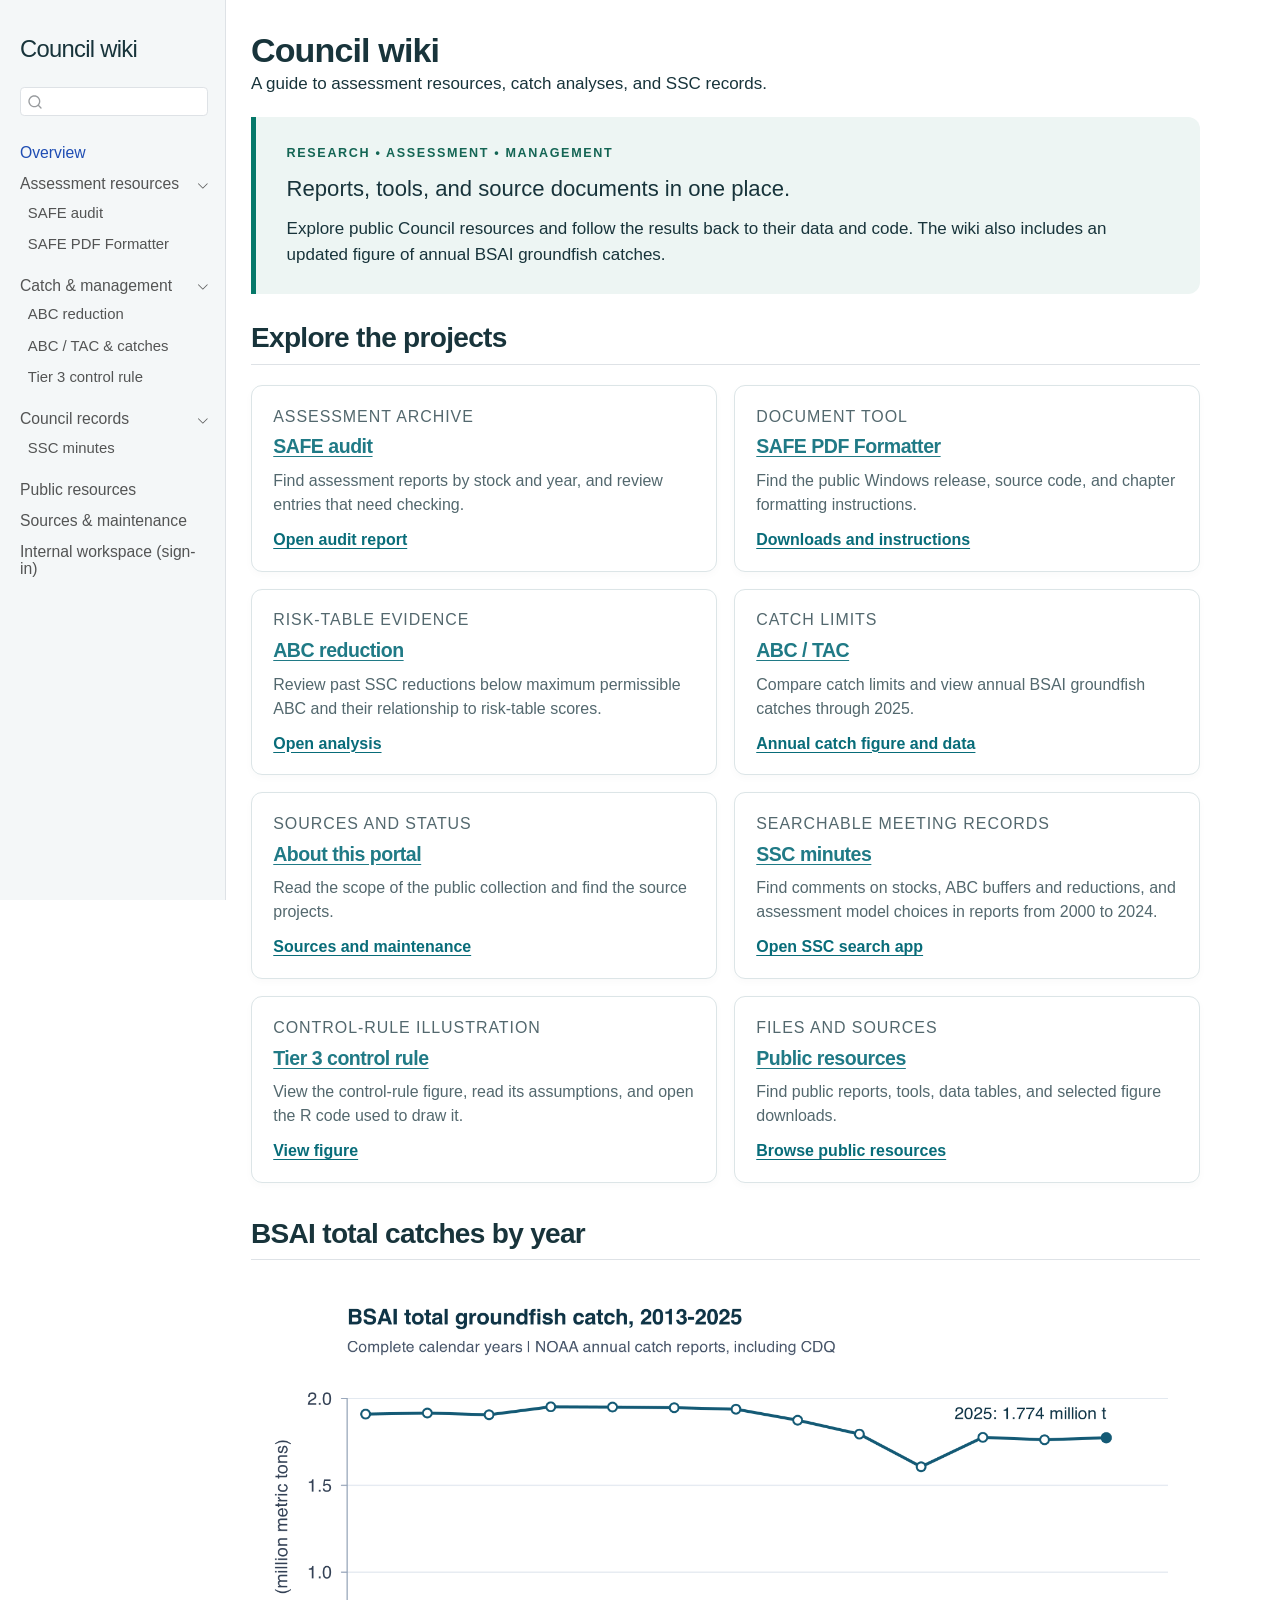
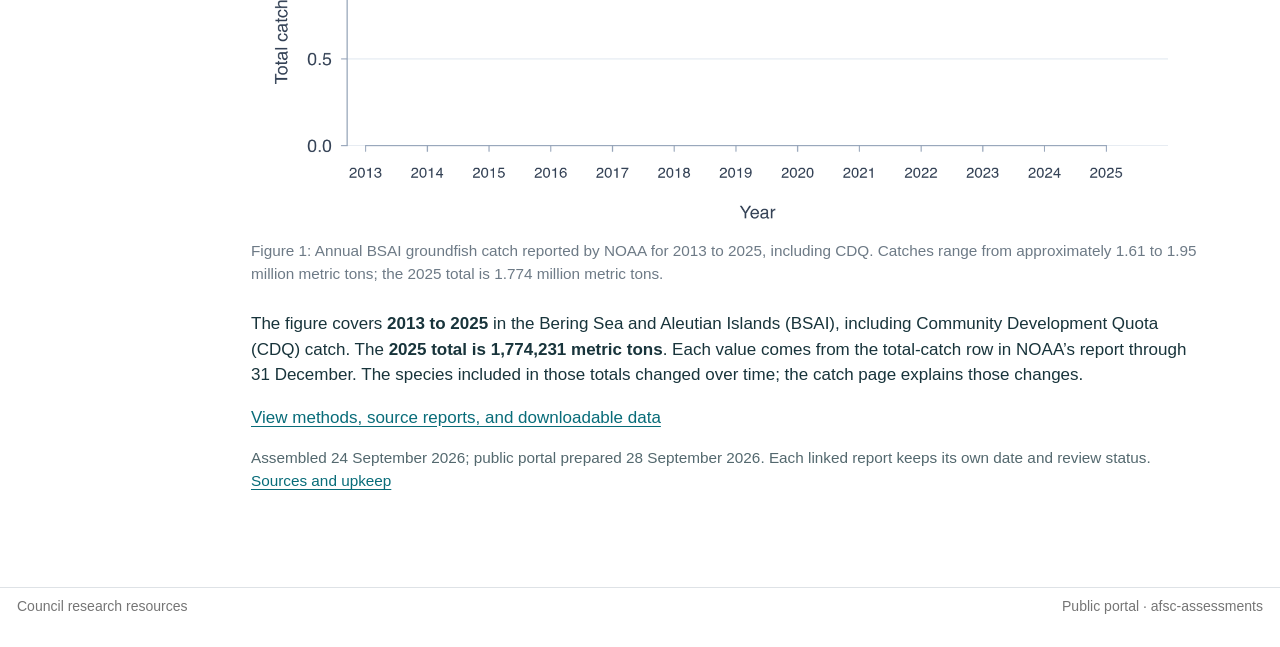
==== index.html @ b07ddc7f "Publish selected public Council wiki" ====
<!DOCTYPE html>
<html xmlns="http://www.w3.org/1999/xhtml" lang="en" xml:lang="en"><head>

<meta charset="utf-8">
<meta name="generator" content="quarto-1.10.18">

<meta name="viewport" content="width=device-width, initial-scale=1.0, user-scalable=yes">

<meta name="description" content="A guide to assessment resources, catch analyses, and SSC records.">

<title>Council wiki</title>
<style>
/* Default styles provided by pandoc.
** See https://pandoc.org/MANUAL.html#variables-for-html for config info.
*/
span.smallcaps{font-variant: small-caps;}
div.columns{display: flex; gap: 1.5em;}
div.column{flex: auto;}
@media screen {
div.columns{gap: min(4vw, 1.5em);}
div.column{overflow-x: auto;}
}
div.hanging-indent{margin-left: 1.5em; text-indent: -1.5em;}
ul.task-list{list-style: none;}
ul.task-list li input[type="checkbox"] {
  width: 0.8em;
  margin: 0 0.8em 0.2em -1em; /* quarto-specific, see https://github.com/quarto-dev/quarto-cli/issues/4556 */ 
  vertical-align: middle;
}
</style>


<script src="site_libs/quarto-nav/quarto-nav.js"></script>
<script src="site_libs/quarto-nav/headroom.min.js"></script>
<script src="site_libs/clipboard/clipboard.min.js"></script>
<script src="site_libs/quarto-search/autocomplete.umd.js"></script>
<script src="site_libs/quarto-search/fuse.min.js"></script>
<script src="site_libs/quarto-search/quarto-search.js"></script>
<meta name="quarto:offset" content="./">
<script src="site_libs/quarto-html/quarto.js" type="module"></script>
<script src="site_libs/quarto-html/tabsets/tabsets.js" type="module"></script>
<script src="site_libs/quarto-html/popper.min.js"></script>
<script src="site_libs/quarto-html/tippy.umd.min.js"></script>
<script src="site_libs/quarto-html/anchor.min.js"></script>
<link href="site_libs/quarto-html/tippy.css" rel="stylesheet">
<link href="site_libs/quarto-html/quarto-syntax-highlighting-64a204ab8560d761af7679ceaba22944.css" rel="stylesheet" id="quarto-text-highlighting-styles">
<script src="site_libs/bootstrap/bootstrap.min.js"></script>
<link href="site_libs/bootstrap/bootstrap-icons.css" rel="stylesheet">
<link href="site_libs/bootstrap/bootstrap-a8c8cf24dfcc71358108d64de750156e.min.css" rel="stylesheet" append-hash="true" id="quarto-bootstrap" data-mode="light">
<script src="site_libs/quarto-contrib/glightbox/glightbox.min.js"></script>
<link href="site_libs/quarto-contrib/glightbox/glightbox.min.css" rel="stylesheet">
<link href="site_libs/quarto-contrib/glightbox/lightbox.css" rel="stylesheet">
<script id="quarto-search-options" type="application/json">{
  "location": "sidebar",
  "copy-button": false,
  "collapse-after": 3,
  "panel-placement": "start",
  "type": "textbox",
  "limit": 50,
  "keyboard-shortcut": [
    "f",
    "/",
    "s"
  ],
  "language": {
    "search-no-results-text": "No results",
    "search-matching-documents-text": "matching documents",
    "search-copy-link-title": "Copy link to search",
    "search-hide-matches-text": "Hide additional matches",
    "search-more-match-text": "more match in this document",
    "search-more-matches-text": "more matches in this document",
    "search-clear-button-title": "Clear",
    "search-text-placeholder": "",
    "search-detached-cancel-button-title": "Cancel",
    "search-submit-button-title": "Submit",
    "search-label": "Search"
  }
}</script>
<style>html{ scroll-behavior: smooth; }</style>


<link rel="stylesheet" href="styles.css">
</head>

<body class="nav-sidebar docked fullcontent quarto-light">

<div id="quarto-search-results"></div>
  <header id="quarto-header" class="headroom fixed-top">
  <nav class="quarto-secondary-nav">
    <div class="container-fluid d-flex">
      <button type="button" class="quarto-btn-toggle btn" data-bs-toggle="collapse" role="button" data-bs-target=".quarto-sidebar-collapse-item" aria-controls="quarto-sidebar" aria-expanded="false" aria-label="Toggle sidebar navigation" onclick="if (window.quartoToggleHeadroom) { window.quartoToggleHeadroom(); }">
        <i class="bi bi-layout-text-sidebar-reverse"></i>
      </button>
        <nav class="quarto-page-breadcrumbs" aria-label="breadcrumb"><ol class="breadcrumb"><li class="breadcrumb-item"><a href="./index.html">Overview</a></li></ol></nav>
        <a class="flex-grow-1" role="navigation" data-bs-toggle="collapse" data-bs-target=".quarto-sidebar-collapse-item" aria-controls="quarto-sidebar" aria-expanded="false" aria-label="Toggle sidebar navigation" onclick="if (window.quartoToggleHeadroom) { window.quartoToggleHeadroom(); }">      
        </a>
      <button type="button" class="btn quarto-search-button" aria-label="Search" onclick="window.quartoOpenSearch();">
        <i class="bi bi-search"></i>
      </button>
    </div>
  </nav>
</header>
<!-- content -->
<div id="quarto-content" class="quarto-container page-columns page-rows-contents page-layout-article">
<!-- sidebar -->
  <nav id="quarto-sidebar" class="sidebar collapse collapse-horizontal quarto-sidebar-collapse-item sidebar-navigation docked overflow-auto">
    <div class="pt-lg-2 mt-2 text-left sidebar-header">
    <div class="sidebar-title mb-0 py-0">
      <a href="./">Council wiki</a> 
    </div>
      </div>
        <div class="mt-2 flex-shrink-0 align-items-center">
        <div class="sidebar-search">
        <div id="quarto-search" class="" title="Search"></div>
        </div>
        </div>
    <div class="sidebar-menu-container"> 
    <ul class="list-unstyled mt-1">
        <li class="sidebar-item">
  <div class="sidebar-item-container"> 
  <a href="./index.html" class="sidebar-item-text sidebar-link active">
 <span class="menu-text">Overview</span></a>
  </div>
</li>
        <li class="sidebar-item sidebar-item-section">
      <div class="sidebar-item-container"> 
            <a class="sidebar-item-text sidebar-link text-start" data-bs-toggle="collapse" data-bs-target="#quarto-sidebar-section-1" role="navigation" aria-expanded="true">
 <span class="menu-text">Assessment resources</span></a>
          <a class="sidebar-item-toggle text-start" data-bs-toggle="collapse" data-bs-target="#quarto-sidebar-section-1" role="navigation" aria-expanded="true" aria-label="Toggle section">
            <i class="bi bi-chevron-right ms-2"></i>
          </a> 
      </div>
      <ul id="quarto-sidebar-section-1" class="collapse list-unstyled sidebar-section depth1 show">  
          <li class="sidebar-item">
  <div class="sidebar-item-container"> 
  <a href="./safe-audit.html" class="sidebar-item-text sidebar-link">
 <span class="menu-text">SAFE audit</span></a>
  </div>
</li>
          <li class="sidebar-item">
  <div class="sidebar-item-container"> 
  <a href="./safe-pdf-formatter.html" class="sidebar-item-text sidebar-link">
 <span class="menu-text">SAFE PDF Formatter</span></a>
  </div>
</li>
      </ul>
  </li>
        <li class="sidebar-item sidebar-item-section">
      <div class="sidebar-item-container"> 
            <a class="sidebar-item-text sidebar-link text-start" data-bs-toggle="collapse" data-bs-target="#quarto-sidebar-section-2" role="navigation" aria-expanded="true">
 <span class="menu-text">Catch &amp; management</span></a>
          <a class="sidebar-item-toggle text-start" data-bs-toggle="collapse" data-bs-target="#quarto-sidebar-section-2" role="navigation" aria-expanded="true" aria-label="Toggle section">
            <i class="bi bi-chevron-right ms-2"></i>
          </a> 
      </div>
      <ul id="quarto-sidebar-section-2" class="collapse list-unstyled sidebar-section depth1 show">  
          <li class="sidebar-item">
  <div class="sidebar-item-container"> 
  <a href="./abc-reduction.html" class="sidebar-item-text sidebar-link">
 <span class="menu-text">ABC reduction</span></a>
  </div>
</li>
          <li class="sidebar-item">
  <div class="sidebar-item-container"> 
  <a href="./abc-tac.html" class="sidebar-item-text sidebar-link">
 <span class="menu-text">ABC / TAC &amp; catches</span></a>
  </div>
</li>
          <li class="sidebar-item">
  <div class="sidebar-item-container"> 
  <a href="./tier-3.html" class="sidebar-item-text sidebar-link">
 <span class="menu-text">Tier 3 control rule</span></a>
  </div>
</li>
      </ul>
  </li>
        <li class="sidebar-item sidebar-item-section">
      <div class="sidebar-item-container"> 
            <a class="sidebar-item-text sidebar-link text-start" data-bs-toggle="collapse" data-bs-target="#quarto-sidebar-section-3" role="navigation" aria-expanded="true">
 <span class="menu-text">Council records</span></a>
          <a class="sidebar-item-toggle text-start" data-bs-toggle="collapse" data-bs-target="#quarto-sidebar-section-3" role="navigation" aria-expanded="true" aria-label="Toggle section">
            <i class="bi bi-chevron-right ms-2"></i>
          </a> 
      </div>
      <ul id="quarto-sidebar-section-3" class="collapse list-unstyled sidebar-section depth1 show">  
          <li class="sidebar-item">
  <div class="sidebar-item-container"> 
  <a href="./ssc-minutes.html" class="sidebar-item-text sidebar-link">
 <span class="menu-text">SSC minutes</span></a>
  </div>
</li>
      </ul>
  </li>
        <li class="sidebar-item">
  <div class="sidebar-item-container"> 
  <a href="./library.html" class="sidebar-item-text sidebar-link">
 <span class="menu-text">Public resources</span></a>
  </div>
</li>
        <li class="sidebar-item">
  <div class="sidebar-item-container"> 
  <a href="./about.html" class="sidebar-item-text sidebar-link">
 <span class="menu-text">Sources &amp; maintenance</span></a>
  </div>
</li>
        <li class="sidebar-item">
  <div class="sidebar-item-container"> 
  <a href="./safe-review.html" class="sidebar-item-text sidebar-link">
 <span class="menu-text">Internal workspace (sign-in)</span></a>
  </div>
</li>
    </ul>
    </div>
</nav>
<div id="quarto-sidebar-glass" class="quarto-sidebar-collapse-item" data-bs-toggle="collapse" data-bs-target=".quarto-sidebar-collapse-item"></div>
<!-- margin-sidebar -->
    
<!-- main -->
<main class="content" id="quarto-document-content">

<header id="title-block-header" class="quarto-title-block default">
<div class="quarto-title">
<h1 class="title">Council wiki</h1>
</div>

<div>
  <div class="description">
    A guide to assessment resources, catch analyses, and SSC records.
  </div>
</div>


<div class="quarto-title-meta">

    
  
    
  </div>
  


</header>


<div class="hero">
<div class="eyebrow">
<p>Research • assessment • management</p>
</div>
<div class="lead">
<p>Reports, tools, and source documents in one place.</p>
</div>
<p>Explore public Council resources and follow the results back to their data and code. The wiki also includes an updated figure of annual BSAI groundfish catches.</p>
</div>
<section id="explore-the-projects" class="level2">
<h2 class="anchored" data-anchor-id="explore-the-projects">Explore the projects</h2>
<div class="topic-grid">
<div class="topic-card">
<div class="tag">
<p>Assessment archive</p>
</div>
<section id="safe-audit" class="level3">
<h3 class="anchored" data-anchor-id="safe-audit"><a href="./safe-audit.html">SAFE audit</a></h3>
<p>Find assessment reports by stock and year, and review entries that need checking.</p>
<p><a href="https://afsc-assessments.github.io/safe_audit/">Open audit report</a></p>
</section>
</div>
<div class="topic-card">
<div class="tag">
<p>Document tool</p>
</div>
<section id="safe-pdf-formatter" class="level3">
<h3 class="anchored" data-anchor-id="safe-pdf-formatter"><a href="./safe-pdf-formatter.html">SAFE PDF Formatter</a></h3>
<p>Find the public Windows release, source code, and chapter formatting instructions.</p>
<p><a href="./safe-pdf-formatter.html">Downloads and instructions</a></p>
</section>
</div>
<div class="topic-card">
<div class="tag">
<p>Risk-table evidence</p>
</div>
<section id="abc-reduction" class="level3">
<h3 class="anchored" data-anchor-id="abc-reduction"><a href="./abc-reduction.html">ABC reduction</a></h3>
<p>Review past SSC reductions below maximum permissible ABC and their relationship to risk-table scores.</p>
<p><a href="https://jimianelli.github.io/abc_reduction/">Open analysis</a></p>
</section>
</div>
<div class="topic-card">
<div class="tag">
<p>Catch limits</p>
</div>
<section id="abc-tac" class="level3">
<h3 class="anchored" data-anchor-id="abc-tac"><a href="./abc-tac.html">ABC / TAC</a></h3>
<p>Compare catch limits and view annual BSAI groundfish catches through 2025.</p>
<p><a href="./abc-tac.html">Annual catch figure and data</a></p>
</section>
</div>
<div class="topic-card">
<div class="tag">
<p>Sources and status</p>
</div>
<section id="about-this-portal" class="level3">
<h3 class="anchored" data-anchor-id="about-this-portal"><a href="./about.html">About this portal</a></h3>
<p>Read the scope of the public collection and find the source projects.</p>
<p><a href="./about.html">Sources and maintenance</a></p>
</section>
</div>
<div class="topic-card">
<div class="tag">
<p>Searchable meeting records</p>
</div>
<section id="ssc-minutes" class="level3">
<h3 class="anchored" data-anchor-id="ssc-minutes"><a href="./ssc-minutes.html">SSC minutes</a></h3>
<p>Find comments on stocks, ABC buffers and reductions, and assessment model choices in reports from 2000 to 2024.</p>
<p><a href="https://afsc-assessments.github.io/ssc-stock-comments/">Open SSC search app</a></p>
</section>
</div>
<div class="topic-card">
<div class="tag">
<p>Control-rule illustration</p>
</div>
<section id="tier-3-control-rule" class="level3">
<h3 class="anchored" data-anchor-id="tier-3-control-rule"><a href="./tier-3.html">Tier 3 control rule</a></h3>
<p>View the control-rule figure, read its assumptions, and open the R code used to draw it.</p>
<p><a href="./tier-3.html">View figure</a></p>
</section>
</div>
<div class="topic-card">
<div class="tag">
<p>Files and sources</p>
</div>
<section id="public-resources" class="level3">
<h3 class="anchored" data-anchor-id="public-resources"><a href="./library.html">Public resources</a></h3>
<p>Find public reports, tools, data tables, and selected figure downloads.</p>
<p><a href="./library.html">Browse public resources</a></p>
</section>
</div>
</div>
</section>
<section id="bsai-total-catches-by-year" class="level2">
<h2 class="anchored" data-anchor-id="bsai-total-catches-by-year">BSAI total catches by year</h2>
<div id="fig-bsai-home" class="quarto-float quarto-figure quarto-figure-center anchored" alt="BSAI annual groundfish catch, including CDQ: about 1.9 million metric tons from 2013 to 2019, falling to 1.607 million in 2022 and rising to 1.774 million in 2025. The vertical axis begins at zero.">
<figure class="quarto-float quarto-float-fig figure">
<div aria-describedby="fig-bsai-home-caption-0ceaefa1-69ba-4598-a22c-09a6ac19f8ca">
<a href="resources/ABC_TAC/doc/figures/bsai-total-catch-by-year.png" class="lightbox" data-gallery="quarto-lightbox-gallery-1" title="Figure&nbsp;1: Annual BSAI groundfish catch reported by NOAA for 2013 to 2025, including CDQ. Catches range from approximately 1.61 to 1.95 million metric tons; the 2025 total is 1.774 million metric tons."><img src="resources/ABC_TAC/doc/figures/bsai-total-catch-by-year.png" class="img-fluid figure-img" alt="BSAI annual groundfish catch, including CDQ: about 1.9 million metric tons from 2013 to 2019, falling to 1.607 million in 2022 and rising to 1.774 million in 2025. The vertical axis begins at zero."></a>
</div>
<figcaption class="quarto-float-caption-bottom quarto-float-caption quarto-float-fig" id="fig-bsai-home-caption-0ceaefa1-69ba-4598-a22c-09a6ac19f8ca">
Figure&nbsp;1: Annual BSAI groundfish catch reported by NOAA for 2013 to 2025, including CDQ. Catches range from approximately 1.61 to 1.95 million metric tons; the 2025 total is 1.774 million metric tons.
</figcaption>
</figure>
</div>
<p>The figure covers <strong>2013 to 2025</strong> in the Bering Sea and Aleutian Islands (BSAI), including Community Development Quota (CDQ) catch. The <strong>2025 total is 1,774,231 metric tons</strong>. Each value comes from the total-catch row in NOAA’s report through 31 December. The species included in those totals changed over time; the catch page explains those changes.</p>
<p><a href="./abc-tac.html">View methods, source reports, and downloadable data</a></p>
<div class="meta-note">
<p>Assembled 24 September 2026; public portal prepared 28 September 2026. Each linked report keeps its own date and review status. <a href="./about.html">Sources and upkeep</a></p>
</div>


</section>

</main> <!-- /main -->
<script id="quarto-html-after-body" type="application/javascript">
  window.document.addEventListener("DOMContentLoaded", function (event) {
    const icon = "";
    const anchorJS = new window.AnchorJS();
    anchorJS.options = {
      placement: 'right',
      icon: icon
    };
    anchorJS.add('.anchored');
    const isCodeAnnotation = (el) => {
      for (const clz of el.classList) {
        if (clz.startsWith('code-annotation-')) {                     
          return true;
        }
      }
      return false;
    }
    const onCopySuccess = function(e) {
      // button target
      const button = e.trigger;
      // don't keep focus
      button.blur();
      // flash "checked"
      button.classList.add('code-copy-button-checked');
      var currentTitle = button.getAttribute("title");
      button.setAttribute("title", "Copied!");
      let tooltip;
      if (window.bootstrap) {
        button.setAttribute("data-bs-toggle", "tooltip");
        button.setAttribute("data-bs-placement", "left");
        button.setAttribute("data-bs-title", "Copied!");
        tooltip = new bootstrap.Tooltip(button, 
          { trigger: "manual", 
            customClass: "code-copy-button-tooltip",
            offset: [0, -8]});
        tooltip.show();    
      }
      setTimeout(function() {
        if (tooltip) {
          tooltip.hide();
          button.removeAttribute("data-bs-title");
          button.removeAttribute("data-bs-toggle");
          button.removeAttribute("data-bs-placement");
        }
        button.setAttribute("title", currentTitle);
        button.classList.remove('code-copy-button-checked');
      }, 1000);
      // clear code selection
      e.clearSelection();
    }
    const getTextToCopy = function(trigger) {
      const outerScaffold = trigger.parentElement.cloneNode(true);
      const codeEl = outerScaffold.querySelector('code');
      for (const childEl of codeEl.children) {
        if (isCodeAnnotation(childEl)) {
          childEl.remove();
        }
      }
      return codeEl.innerText;
    }
    const clipboard = new window.ClipboardJS('.code-copy-button:not([data-in-quarto-modal])', {
      text: getTextToCopy
    });
    clipboard.on('success', onCopySuccess);
    if (window.document.getElementById('quarto-embedded-source-code-modal')) {
      const clipboardModal = new window.ClipboardJS('.code-copy-button[data-in-quarto-modal]', {
        text: getTextToCopy,
        container: window.document.getElementById('quarto-embedded-source-code-modal')
      });
      clipboardModal.on('success', onCopySuccess);
    }
      var localhostRegex = new RegExp(/^(?:http|https):\/\/localhost\:?[0-9]*\//);
      var mailtoRegex = new RegExp(/^mailto:/);
        var filterRegex = new RegExp("https:\/\/afsc-assessments\.github\.io\/Council_related_site\/");
      var isInternal = (href) => {
          return filterRegex.test(href) || localhostRegex.test(href) || mailtoRegex.test(href);
      }
      // Inspect non-navigation links and adorn them if external
     var links = window.document.querySelectorAll('a[href]:not(.nav-link):not(.navbar-brand):not(.toc-action):not(.sidebar-link):not(.sidebar-item-toggle):not(.pagination-link):not(.no-external):not([aria-hidden]):not(.dropdown-item):not(.quarto-navigation-tool):not(.about-link)');
      for (var i=0; i<links.length; i++) {
        const link = links[i];
        if (!isInternal(link.href)) {
          // undo the damage that might have been done by quarto-nav.js in the case of
          // links that we want to consider external
          if (link.dataset.originalHref !== undefined) {
            link.href = link.dataset.originalHref;
          }
            // target, if specified
            link.setAttribute("target", "_blank");
            if (link.getAttribute("rel") === null) {
              link.setAttribute("rel", "noopener");
            }
        }
      }
    function tippyHover(el, contentFn, onTriggerFn, onUntriggerFn) {
      const config = {
        allowHTML: true,
        maxWidth: 500,
        delay: 100,
        arrow: false,
        appendTo: function(el) {
            return el.parentElement;
        },
        interactive: true,
        interactiveBorder: 10,
        theme: 'quarto',
        placement: 'bottom-start',
      };
      if (contentFn) {
        config.content = contentFn;
      }
      if (onTriggerFn) {
        config.onTrigger = onTriggerFn;
      }
      if (onUntriggerFn) {
        config.onUntrigger = onUntriggerFn;
      }
      window.tippy(el, config); 
    }
    const noterefs = window.document.querySelectorAll('a[role="doc-noteref"]');
    for (var i=0; i<noterefs.length; i++) {
      const ref = noterefs[i];
      tippyHover(ref, function() {
        // use id or data attribute instead here
        let href = ref.getAttribute('data-footnote-href') || ref.getAttribute('href');
        try { href = new URL(href).hash; } catch {}
        const id = href.replace(/^#\/?/, "");
        const note = window.document.getElementById(id);
        if (note) {
          return note.innerHTML;
        } else {
          return "";
        }
      });
    }
    const xrefs = window.document.querySelectorAll('a.quarto-xref');
    const processXRef = (id, note) => {
      // Strip column container classes
      const stripColumnClz = (el) => {
        el.classList.remove("page-full", "page-columns");
        if (el.children) {
          for (const child of el.children) {
            stripColumnClz(child);
          }
        }
      }
      stripColumnClz(note)
      if (id === null || id.startsWith('sec-')) {
        // Special case sections, only their first couple elements
        const container = document.createElement("div");
        if (note.children && note.children.length > 2) {
          container.appendChild(note.children[0].cloneNode(true));
          for (let i = 1; i < note.children.length; i++) {
            const child = note.children[i];
            if (child.tagName === "P" && child.innerText === "") {
              continue;
            } else {
              container.appendChild(child.cloneNode(true));
              break;
            }
          }
          if (window.Quarto?.typesetMath) {
            window.Quarto.typesetMath(container);
          }
          return container.innerHTML
        } else {
          if (window.Quarto?.typesetMath) {
            window.Quarto.typesetMath(note);
          }
          return note.innerHTML;
        }
      } else {
        // Remove any anchor links if they are present
        const anchorLink = note.querySelector('a.anchorjs-link');
        if (anchorLink) {
          anchorLink.remove();
        }
        if (window.Quarto?.typesetMath) {
          window.Quarto.typesetMath(note);
        }
        if (note.classList.contains("callout")) {
          return note.outerHTML;
        } else {
          return note.innerHTML;
        }
      }
    }
    for (var i=0; i<xrefs.length; i++) {
      const xref = xrefs[i];
      tippyHover(xref, undefined, function(instance) {
        instance.disable();
        let url = xref.getAttribute('href');
        let hash = undefined; 
        if (url.startsWith('#')) {
          hash = url;
        } else {
          try { hash = new URL(url).hash; } catch {}
        }
        if (hash) {
          const id = hash.replace(/^#\/?/, "");
          const note = window.document.getElementById(id);
          if (note !== null) {
            try {
              const html = processXRef(id, note.cloneNode(true));
              instance.setContent(html);
            } finally {
              instance.enable();
              instance.show();
            }
          } else {
            // See if we can fetch this
            fetch(url.split('#')[0])
            .then(res => res.text())
            .then(html => {
              const parser = new DOMParser();
              const htmlDoc = parser.parseFromString(html, "text/html");
              const note = htmlDoc.getElementById(id);
              if (note !== null) {
                const html = processXRef(id, note);
                instance.setContent(html);
              } 
            }).finally(() => {
              instance.enable();
              instance.show();
            });
          }
        } else {
          // See if we can fetch a full url (with no hash to target)
          // This is a special case and we should probably do some content thinning / targeting
          fetch(url)
          .then(res => res.text())
          .then(html => {
            const parser = new DOMParser();
            const htmlDoc = parser.parseFromString(html, "text/html");
            const note = htmlDoc.querySelector('main.content');
            if (note !== null) {
              // This should only happen for chapter cross references
              // (since there is no id in the URL)
              // remove the first header
              if (note.children.length > 0 && note.children[0].tagName === "HEADER") {
                note.children[0].remove();
              }
              const html = processXRef(null, note);
              instance.setContent(html);
            } 
          }).finally(() => {
            instance.enable();
            instance.show();
          });
        }
      }, function(instance) {
      });
    }
        let selectedAnnoteEl;
        const selectorForAnnotation = ( cell, annotation) => {
          let cellAttr = 'data-code-cell="' + cell + '"';
          let lineAttr = 'data-code-annotation="' +  annotation + '"';
          const selector = 'span[' + cellAttr + '][' + lineAttr + ']';
          return selector;
        }
        const selectCodeLines = (annoteEl) => {
          const doc = window.document;
          const targetCell = annoteEl.getAttribute("data-target-cell");
          const targetAnnotation = annoteEl.getAttribute("data-target-annotation");
          const annoteSpan = window.document.querySelector(selectorForAnnotation(targetCell, targetAnnotation));
          const lines = annoteSpan.getAttribute("data-code-lines").split(",");
          const lineIds = lines.map((line) => {
            return targetCell + "-" + line;
          })
          let top = null;
          let height = null;
          let parent = null;
          if (lineIds.length > 0) {
              //compute the position of the single el (top and bottom and make a div)
              const el = window.document.getElementById(lineIds[0]);
              top = el.offsetTop;
              height = el.offsetHeight;
              parent = el.parentElement.parentElement;
            if (lineIds.length > 1) {
              const lastEl = window.document.getElementById(lineIds[lineIds.length - 1]);
              const bottom = lastEl.offsetTop + lastEl.offsetHeight;
              height = bottom - top;
            }
            if (top !== null && height !== null && parent !== null) {
              // cook up a div (if necessary) and position it 
              let div = window.document.getElementById("code-annotation-line-highlight");
              if (div === null) {
                div = window.document.createElement("div");
                div.setAttribute("id", "code-annotation-line-highlight");
                div.style.position = 'absolute';
                parent.appendChild(div);
              }
              div.style.top = top - 2 + "px";
              div.style.height = height + 4 + "px";
              div.style.left = 0;
              let gutterDiv = window.document.getElementById("code-annotation-line-highlight-gutter");
              if (gutterDiv === null) {
                gutterDiv = window.document.createElement("div");
                gutterDiv.setAttribute("id", "code-annotation-line-highlight-gutter");
                gutterDiv.style.position = 'absolute';
                const codeCell = window.document.getElementById(targetCell);
                const gutter = codeCell.querySelector('.code-annotation-gutter');
                gutter.appendChild(gutterDiv);
              }
              gutterDiv.style.top = top - 2 + "px";
              gutterDiv.style.height = height + 4 + "px";
            }
            selectedAnnoteEl = annoteEl;
          }
        };
        const unselectCodeLines = () => {
          const elementsIds = ["code-annotation-line-highlight", "code-annotation-line-highlight-gutter"];
          elementsIds.forEach((elId) => {
            const div = window.document.getElementById(elId);
            if (div) {
              div.remove();
            }
          });
          selectedAnnoteEl = undefined;
        };
          // Handle positioning of the toggle
      window.addEventListener(
        "resize",
        throttle(() => {
          elRect = undefined;
          if (selectedAnnoteEl) {
            selectCodeLines(selectedAnnoteEl);
          }
        }, 10)
      );
      function throttle(fn, ms) {
      let throttle = false;
      let timer;
        return (...args) => {
          if(!throttle) { // first call gets through
              fn.apply(this, args);
              throttle = true;
          } else { // all the others get throttled
              if(timer) clearTimeout(timer); // cancel #2
              timer = setTimeout(() => {
                fn.apply(this, args);
                timer = throttle = false;
              }, ms);
          }
        };
      }
        // Attach click handler to the DT
        const annoteDls = window.document.querySelectorAll('dt[data-target-cell]');
        for (const annoteDlNode of annoteDls) {
          annoteDlNode.addEventListener('click', (event) => {
            const clickedEl = event.target;
            if (clickedEl !== selectedAnnoteEl) {
              unselectCodeLines();
              const activeEl = window.document.querySelector('dt[data-target-cell].code-annotation-active');
              if (activeEl) {
                activeEl.classList.remove('code-annotation-active');
              }
              selectCodeLines(clickedEl);
              clickedEl.classList.add('code-annotation-active');
            } else {
              // Unselect the line
              unselectCodeLines();
              clickedEl.classList.remove('code-annotation-active');
            }
          });
        }
    const findCites = (el) => {
      const parentEl = el.parentElement;
      if (parentEl) {
        const cites = parentEl.dataset.cites;
        if (cites) {
          return {
            el,
            cites: cites.split(' ')
          };
        } else {
          return findCites(el.parentElement)
        }
      } else {
        return undefined;
      }
    };
    var bibliorefs = window.document.querySelectorAll('a[role="doc-biblioref"]');
    for (var i=0; i<bibliorefs.length; i++) {
      const ref = bibliorefs[i];
      const citeInfo = findCites(ref);
      if (citeInfo) {
        tippyHover(citeInfo.el, function() {
          var popup = window.document.createElement('div');
          citeInfo.cites.forEach(function(cite) {
            var citeDiv = window.document.createElement('div');
            citeDiv.classList.add('hanging-indent');
            citeDiv.classList.add('csl-entry');
            var biblioDiv = window.document.getElementById('ref-' + cite);
            if (biblioDiv) {
              citeDiv.innerHTML = biblioDiv.innerHTML;
            }
            popup.appendChild(citeDiv);
          });
          return popup.innerHTML;
        });
      }
    }
  });
  </script>
</div> <!-- /content -->
<footer class="footer">
  <div class="nav-footer">
    <div class="nav-footer-left">
<p>Council research resources</p>
</div>   
    <div class="nav-footer-center">
      &nbsp;
    </div>
    <div class="nav-footer-right">
<p>Public portal · afsc-assessments</p>
</div>
  </div>
</footer>
<script>var lightboxQuarto = GLightbox({"closeEffect":"zoom","descPosition":"bottom","loop":false,"openEffect":"zoom","selector":".lightbox"});
(function() {
  let previousOnload = window.onload;
  window.onload = () => {
    if (previousOnload) {
      previousOnload();
    }
    lightboxQuarto.on('slide_before_load', (data) => {
      const { slideIndex, slideNode, slideConfig, player, trigger } = data;
      const href = trigger.getAttribute('href');
      if (href !== null) {
        const imgEl = window.document.querySelector(`a[href="${href}"] img`);
        if (imgEl !== null) {
          const srcAttr = imgEl.getAttribute("src");
          if (srcAttr && srcAttr.startsWith("data:")) {
            slideConfig.href = srcAttr;
          }
        }
      } 
    });
  
    lightboxQuarto.on('slide_after_load', (data) => {
      const { slideIndex, slideNode, slideConfig, player, trigger } = data;
      if (window.Quarto?.typesetMath) {
        window.Quarto.typesetMath(slideNode);
      }
    });
  
  };
  
})();
          </script>




<script src="site_libs/quarto-html/zenscroll-min.js"></script>
</body></html>
---- site_libs/quarto-html/tippy.css ----
.tippy-box[data-animation=fade][data-state=hidden]{opacity:0}[data-tippy-root]{max-width:calc(100vw - 10px)}.tippy-box{position:relative;background-color:#333;color:#fff;border-radius:4px;font-size:14px;line-height:1.4;white-space:normal;outline:0;transition-property:transform,visibility,opacity}.tippy-box[data-placement^=top]>.tippy-arrow{bottom:0}.tippy-box[data-placement^=top]>.tippy-arrow:before{bottom:-7px;left:0;border-width:8px 8px 0;border-top-color:initial;transform-origin:center top}.tippy-box[data-placement^=bottom]>.tippy-arrow{top:0}.tippy-box[data-placement^=bottom]>.tippy-arrow:before{top:-7px;left:0;border-width:0 8px 8px;border-bottom-color:initial;transform-origin:center bottom}.tippy-box[data-placement^=left]>.tippy-arrow{right:0}.tippy-box[data-placement^=left]>.tippy-arrow:before{border-width:8px 0 8px 8px;border-left-color:initial;right:-7px;transform-origin:center left}.tippy-box[data-placement^=right]>.tippy-arrow{left:0}.tippy-box[data-placement^=right]>.tippy-arrow:before{left:-7px;border-width:8px 8px 8px 0;border-right-color:initial;transform-origin:center right}.tippy-box[data-inertia][data-state=visible]{transition-timing-function:cubic-bezier(.54,1.5,.38,1.11)}.tippy-arrow{width:16px;height:16px;color:#333}.tippy-arrow:before{content:"";position:absolute;border-color:transparent;border-style:solid}.tippy-content{position:relative;padding:5px 9px;z-index:1}
---- site_libs/quarto-html/quarto-syntax-highlighting-64a204ab8560d761af7679ceaba22944.css ----
/* quarto syntax highlight colors */
:root {
  --quarto-hl-ot-color: #003B4F;
  --quarto-hl-at-color: #657422;
  --quarto-hl-ss-color: #20794D;
  --quarto-hl-an-color: #5E5E5E;
  --quarto-hl-fu-color: #4758AB;
  --quarto-hl-st-color: #20794D;
  --quarto-hl-cf-color: #003B4F;
  --quarto-hl-op-color: #5E5E5E;
  --quarto-hl-er-color: #AD0000;
  --quarto-hl-bn-color: #AD0000;
  --quarto-hl-al-color: #AD0000;
  --quarto-hl-va-color: #111111;
  --quarto-hl-bu-color: inherit;
  --quarto-hl-ex-color: inherit;
  --quarto-hl-pp-color: #AD0000;
  --quarto-hl-in-color: #5E5E5E;
  --quarto-hl-vs-color: #20794D;
  --quarto-hl-wa-color: #5E5E5E;
  --quarto-hl-do-color: #5E5E5E;
  --quarto-hl-im-color: #00769E;
  --quarto-hl-ch-color: #20794D;
  --quarto-hl-dt-color: #AD0000;
  --quarto-hl-fl-color: #AD0000;
  --quarto-hl-co-color: #5E5E5E;
  --quarto-hl-cv-color: #5E5E5E;
  --quarto-hl-cn-color: #8f5902;
  --quarto-hl-sc-color: #5E5E5E;
  --quarto-hl-dv-color: #AD0000;
  --quarto-hl-kw-color: #003B4F;
}

/* other quarto variables */
:root {
  --quarto-font-monospace: SFMono-Regular, Menlo, Monaco, Consolas, "Liberation Mono", "Courier New", monospace;
}

/* syntax highlight based on Pandoc's rules */
pre > code.sourceCode > span {
  color: #003B4F;
}

code.sourceCode > span {
  color: #003B4F;
}

div.sourceCode,
div.sourceCode pre.sourceCode {
  color: #003B4F;
}

/* Normal */
code span {
  color: #003B4F;
}

/* Alert */
code span.al {
  color: #AD0000;
  font-style: inherit;
}

/* Annotation */
code span.an {
  color: #5E5E5E;
  font-style: inherit;
}

/* Attribute */
code span.at {
  color: #657422;
  font-style: inherit;
}

/* BaseN */
code span.bn {
  color: #AD0000;
  font-style: inherit;
}

/* BuiltIn */
code span.bu {
  font-style: inherit;
}

/* ControlFlow */
code span.cf {
  color: #003B4F;
  font-weight: bold;
  font-style: inherit;
}

/* Char */
code span.ch {
  color: #20794D;
  font-style: inherit;
}

/* Constant */
code span.cn {
  color: #8f5902;
  font-style: inherit;
}

/* Comment */
code span.co {
  color: #5E5E5E;
  font-style: inherit;
}

/* CommentVar */
code span.cv {
  color: #5E5E5E;
  font-style: italic;
}

/* Documentation */
code span.do {
  color: #5E5E5E;
  font-style: italic;
}

/* DataType */
code span.dt {
  color: #AD0000;
  font-style: inherit;
}

/* DecVal */
code span.dv {
  color: #AD0000;
  font-style: inherit;
}

/* Error */
code span.er {
  color: #AD0000;
  font-style: inherit;
}

/* Extension */
code span.ex {
  font-style: inherit;
}

/* Float */
code span.fl {
  color: #AD0000;
  font-style: inherit;
}

/* Function */
code span.fu {
  color: #4758AB;
  font-style: inherit;
}

/* Import */
code span.im {
  color: #00769E;
  font-style: inherit;
}

/* Information */
code span.in {
  color: #5E5E5E;
  font-style: inherit;
}

/* Keyword */
code span.kw {
  color: #003B4F;
  font-weight: bold;
  font-style: inherit;
}

/* Operator */
code span.op {
  color: #5E5E5E;
  font-style: inherit;
}

/* Other */
code span.ot {
  color: #003B4F;
  font-style: inherit;
}

/* Preprocessor */
code span.pp {
  color: #AD0000;
  font-style: inherit;
}

/* SpecialChar */
code span.sc {
  color: #5E5E5E;
  font-style: inherit;
}

/* SpecialString */
code span.ss {
  color: #20794D;
  font-style: inherit;
}

/* String */
code span.st {
  color: #20794D;
  font-style: inherit;
}

/* Variable */
code span.va {
  color: #111111;
  font-style: inherit;
}

/* VerbatimString */
code span.vs {
  color: #20794D;
  font-style: inherit;
}

/* Warning */
code span.wa {
  color: #5E5E5E;
  font-style: italic;
}

.prevent-inlining {
  content: "</";
}

/*# sourceMappingURL=9d8d5bb603a83b8298b89080a598c93b.css.map */
---- styles.css ----
:root { --ink:#18343b; --muted:#53686e; --accent:#067869; --line:#dce5e7; }
body { color:var(--ink); font-family: -apple-system,BlinkMacSystemFont,"Segoe UI",sans-serif; }
h1,h2,h3 { color:var(--ink); letter-spacing:-.025em; }
h1 { font-weight:750; }
a { color:#086c79; text-underline-offset:3px; }
.sidebar-title { font-size:1.4rem; font-weight:750; letter-spacing:-.03em; }
.sidebar-item { padding-top:.22rem; padding-bottom:.22rem; }
.hero { padding:1.6rem 1.8rem; border-left:5px solid var(--accent); background:#edf5f3; border-radius:0 12px 12px 0; margin:1.2rem 0 1.6rem; }
.hero .eyebrow { color:#146554; font-size:.74rem; letter-spacing:.13em; text-transform:uppercase; font-weight:750; margin-bottom:.6rem; }
.hero .lead { font-size:1.3rem; line-height:1.45; max-width:44rem; margin-bottom:.65rem; }
.hero p:last-child { margin-bottom:0; }
.topic-grid { display:grid; grid-template-columns:repeat(2,minmax(0,1fr)); gap:1rem; margin:1.2rem 0 2rem; }
.topic-card { border:1px solid var(--line); border-radius:11px; padding:1.1rem 1.25rem; background:white; box-shadow:0 3px 9px #15343b06; }
.topic-card:hover { border-color:#5d9c91; box-shadow:0 4px 14px #15343b0c; }
.topic-card h3 { font-size:1.15rem; margin:0 0 .6rem; }
.topic-card p { font-size:.94rem; line-height:1.5; margin-bottom:.65rem; color:var(--muted); }
.topic-card p:last-child { margin:0; }
.topic-card a { font-weight:650; }
.topic-card .tag { font-size:.7rem; letter-spacing:.08em; text-transform:uppercase; color:#48716d; margin-bottom:.4rem; }
.resource-links { display:flex; flex-wrap:wrap; gap:.65rem; margin:1.1rem 0 1.5rem; }
.resource-links a { display:inline-block; padding:.52rem .8rem; border:1px solid #a8c5c4; border-radius:6px; background:#f3f8f7; font-size:.94rem; text-decoration:none; font-weight:600; }
.resource-links a:hover { background:#e3f1ed; }
.quarto-figure { margin:1.5rem 0; }
.figure-caption { font-size:.86rem; color:var(--muted); }
.meta-note { color:var(--muted); font-size:.9rem; }
.library-controls { display:flex; flex-wrap:wrap; gap:1rem; margin:1rem 0; }
.library-controls label { font-weight:600; font-size:.9rem; flex:1 1 220px; }
.library-controls input,.library-controls select { display:block; padding:.65rem; margin-top:.3rem; width:100%; border:1px solid #aebfc4; border-radius:5px; background:white; color:var(--ink); }
#library-count { color:var(--muted); font-size:.9rem; }
.library-table { width:100%; font-size:.88rem; border-collapse:collapse; }
.library-table th { background:#edf3f4; text-align:left; }
.library-table td,.library-table th { padding:.7rem .6rem; border-bottom:1px solid var(--line); vertical-align:top; }
.library-table td:first-child { width:54%; word-break:break-word; }
.library-table small { display:block; color:var(--muted); margin-top:.15rem; }
.library-scroll { overflow-x:auto; }
[hidden] { display:none!important; }
:focus-visible { outline:3px solid #d68b20; outline-offset:3px; }
@media(max-width:700px) { .topic-grid { grid-template-columns:1fr; } .hero { padding:1.1rem; } .hero .lead { font-size:1.12rem; } .library-table { font-size:.8rem; } }
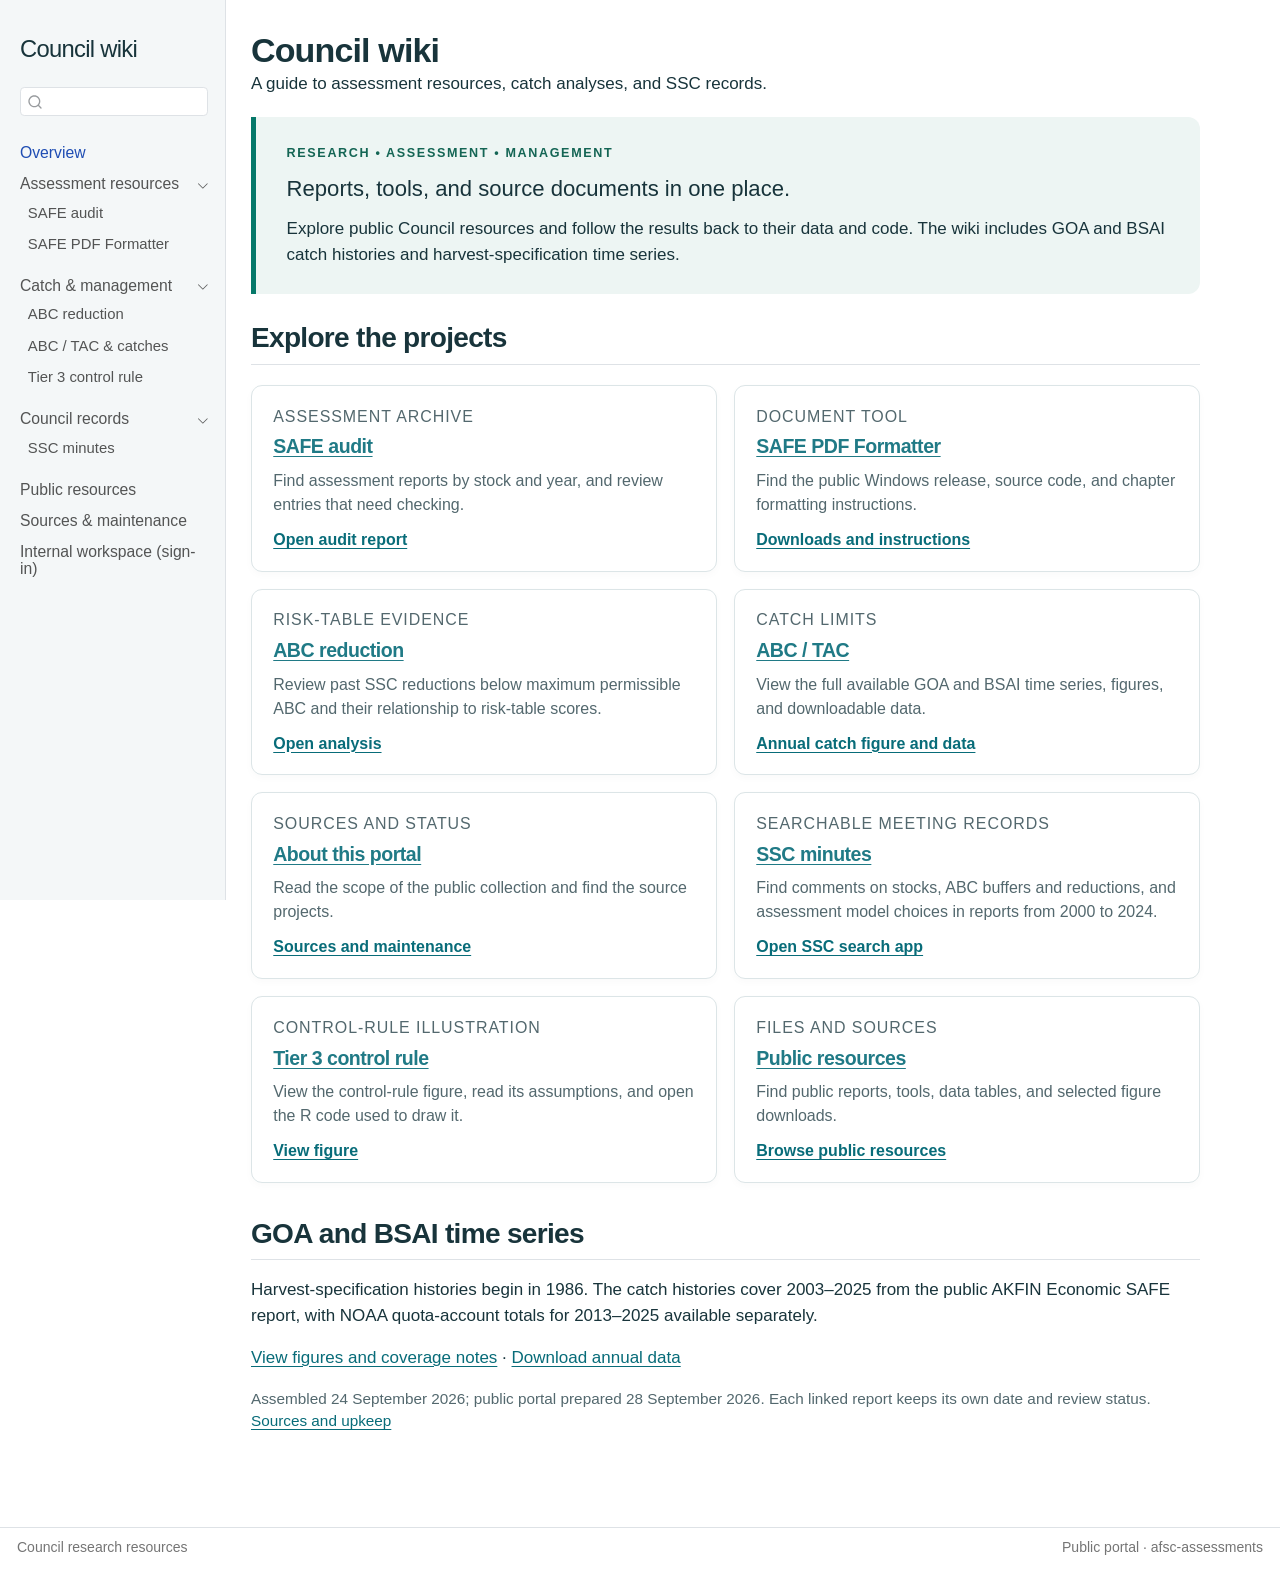
==== commit a8614d26: "Publish GOA and BSAI catch and harvest-specification histories" ====
--- a/index.html
+++ b/index.html
@@ -47,9 +47,6 @@
 <script src="site_libs/bootstrap/bootstrap.min.js"></script>
 <link href="site_libs/bootstrap/bootstrap-icons.css" rel="stylesheet">
 <link href="site_libs/bootstrap/bootstrap-a8c8cf24dfcc71358108d64de750156e.min.css" rel="stylesheet" append-hash="true" id="quarto-bootstrap" data-mode="light">
-<script src="site_libs/quarto-contrib/glightbox/glightbox.min.js"></script>
-<link href="site_libs/quarto-contrib/glightbox/glightbox.min.css" rel="stylesheet">
-<link href="site_libs/quarto-contrib/glightbox/lightbox.css" rel="stylesheet">
 <script id="quarto-search-options" type="application/json">{
   "location": "sidebar",
   "copy-button": false,
@@ -249,7 +246,7 @@
 <div class="lead">
 <p>Reports, tools, and source documents in one place.</p>
 </div>
-<p>Explore public Council resources and follow the results back to their data and code. The wiki also includes an updated figure of annual BSAI groundfish catches.</p>
+<p>Explore public Council resources and follow the results back to their data and code. The wiki includes GOA and BSAI catch histories and harvest-specification time series.</p>
 </div>
 <section id="explore-the-projects" class="level2">
 <h2 class="anchored" data-anchor-id="explore-the-projects">Explore the projects</h2>
@@ -290,7 +287,7 @@
 </div>
 <section id="abc-tac" class="level3">
 <h3 class="anchored" data-anchor-id="abc-tac"><a href="./abc-tac.html">ABC / TAC</a></h3>
-<p>Compare catch limits and view annual BSAI groundfish catches through 2025.</p>
+<p>View the full available GOA and BSAI time series, figures, and downloadable data.</p>
 <p><a href="./abc-tac.html">Annual catch figure and data</a></p>
 </section>
 </div>
@@ -336,20 +333,10 @@
 </div>
 </div>
 </section>
-<section id="bsai-total-catches-by-year" class="level2">
-<h2 class="anchored" data-anchor-id="bsai-total-catches-by-year">BSAI total catches by year</h2>
-<div id="fig-bsai-home" class="quarto-float quarto-figure quarto-figure-center anchored" alt="BSAI annual groundfish catch, including CDQ: about 1.9 million metric tons from 2013 to 2019, falling to 1.607 million in 2022 and rising to 1.774 million in 2025. The vertical axis begins at zero.">
-<figure class="quarto-float quarto-float-fig figure">
-<div aria-describedby="fig-bsai-home-caption-0ceaefa1-69ba-4598-a22c-09a6ac19f8ca">
-<a href="resources/ABC_TAC/doc/figures/bsai-total-catch-by-year.png" class="lightbox" data-gallery="quarto-lightbox-gallery-1" title="Figure&nbsp;1: Annual BSAI groundfish catch reported by NOAA for 2013 to 2025, including CDQ. Catches range from approximately 1.61 to 1.95 million metric tons; the 2025 total is 1.774 million metric tons."><img src="resources/ABC_TAC/doc/figures/bsai-total-catch-by-year.png" class="img-fluid figure-img" alt="BSAI annual groundfish catch, including CDQ: about 1.9 million metric tons from 2013 to 2019, falling to 1.607 million in 2022 and rising to 1.774 million in 2025. The vertical axis begins at zero."></a>
-</div>
-<figcaption class="quarto-float-caption-bottom quarto-float-caption quarto-float-fig" id="fig-bsai-home-caption-0ceaefa1-69ba-4598-a22c-09a6ac19f8ca">
-Figure&nbsp;1: Annual BSAI groundfish catch reported by NOAA for 2013 to 2025, including CDQ. Catches range from approximately 1.61 to 1.95 million metric tons; the 2025 total is 1.774 million metric tons.
-</figcaption>
-</figure>
-</div>
-<p>The figure covers <strong>2013 to 2025</strong> in the Bering Sea and Aleutian Islands (BSAI), including Community Development Quota (CDQ) catch. The <strong>2025 total is 1,774,231 metric tons</strong>. Each value comes from the total-catch row in NOAA’s report through 31 December. The species included in those totals changed over time; the catch page explains those changes.</p>
-<p><a href="./abc-tac.html">View methods, source reports, and downloadable data</a></p>
+<section id="goa-and-bsai-time-series" class="level2">
+<h2 class="anchored" data-anchor-id="goa-and-bsai-time-series">GOA and BSAI time series</h2>
+<p>Harvest-specification histories begin in 1986. The catch histories cover 2003–2025 from the public AKFIN Economic SAFE report, with NOAA quota-account totals for 2013–2025 available separately.</p>
+<p><a href="./abc-tac.html">View figures and coverage notes</a> · <a href="./library.html#goa-and-bsai-time-series">Download annual data</a></p>
 <div class="meta-note">
 <p>Assembled 24 September 2026; public portal prepared 28 September 2026. Each linked report keeps its own date and review status. <a href="./about.html">Sources and upkeep</a></p>
 </div>
@@ -777,38 +764,6 @@
 </div>
   </div>
 </footer>
-<script>var lightboxQuarto = GLightbox({"closeEffect":"zoom","descPosition":"bottom","loop":false,"openEffect":"zoom","selector":".lightbox"});
-(function() {
-  let previousOnload = window.onload;
-  window.onload = () => {
-    if (previousOnload) {
-      previousOnload();
-    }
-    lightboxQuarto.on('slide_before_load', (data) => {
-      const { slideIndex, slideNode, slideConfig, player, trigger } = data;
-      const href = trigger.getAttribute('href');
-      if (href !== null) {
-        const imgEl = window.document.querySelector(`a[href="${href}"] img`);
-        if (imgEl !== null) {
-          const srcAttr = imgEl.getAttribute("src");
-          if (srcAttr && srcAttr.startsWith("data:")) {
-            slideConfig.href = srcAttr;
-          }
-        }
-      } 
-    });
-  
-    lightboxQuarto.on('slide_after_load', (data) => {
-      const { slideIndex, slideNode, slideConfig, player, trigger } = data;
-      if (window.Quarto?.typesetMath) {
-        window.Quarto.typesetMath(slideNode);
-      }
-    });
-  
-  };
-  
-})();
-          </script>
 
 
 
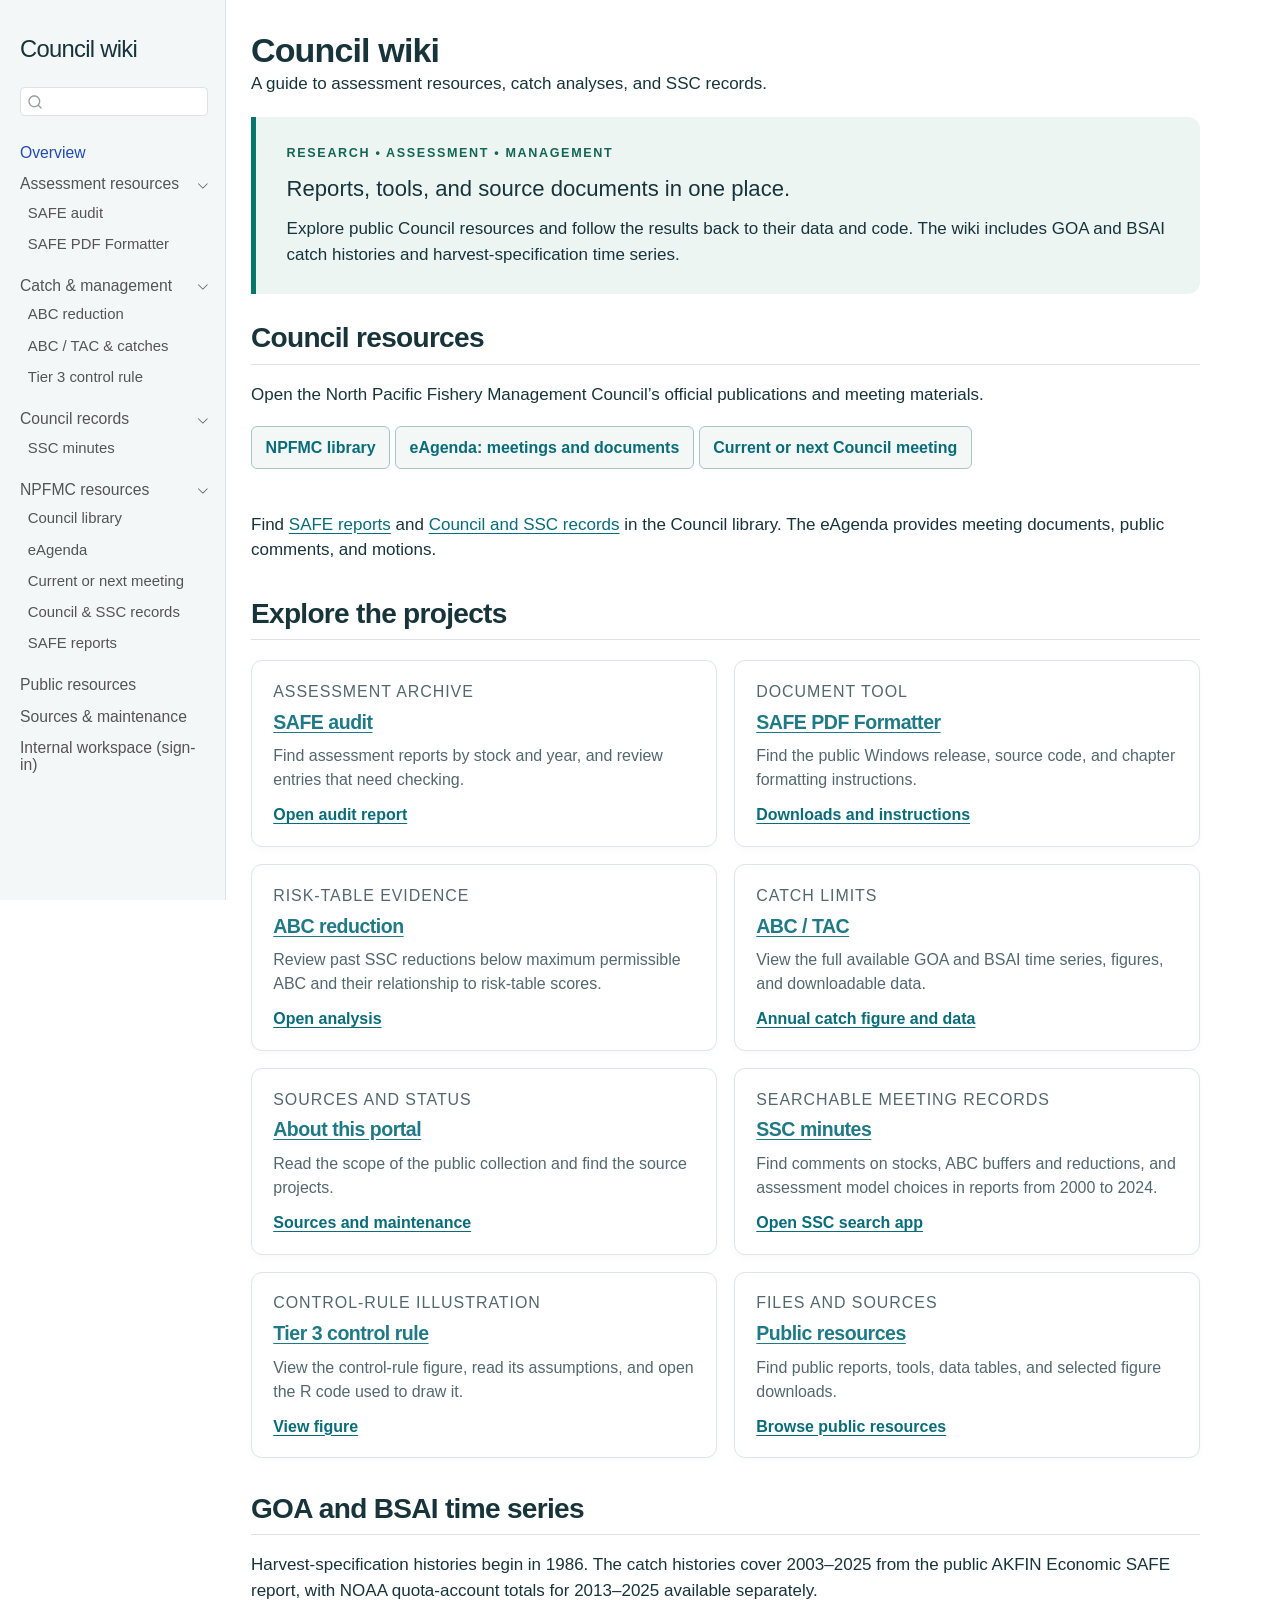
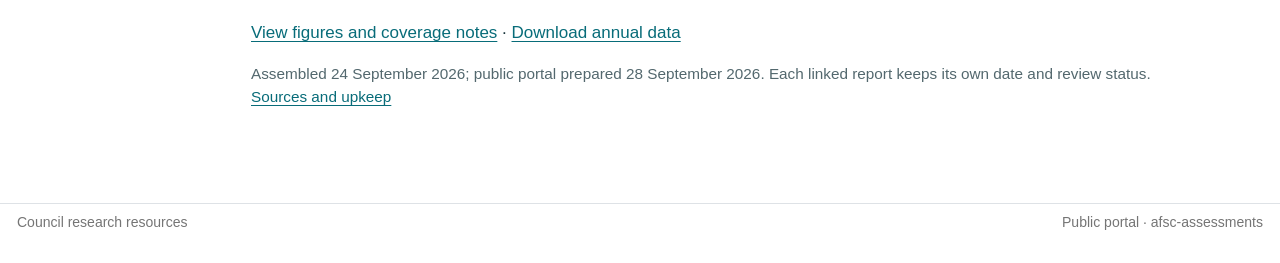
==== commit 66081a03: "Publish NPFMC library, eAgenda, and Council resource links" ====
--- a/index.html
+++ b/index.html
@@ -188,6 +188,47 @@
 </li>
       </ul>
   </li>
+        <li class="sidebar-item sidebar-item-section">
+      <div class="sidebar-item-container"> 
+            <a class="sidebar-item-text sidebar-link text-start" data-bs-toggle="collapse" data-bs-target="#quarto-sidebar-section-4" role="navigation" aria-expanded="true">
+ <span class="menu-text">NPFMC resources</span></a>
+          <a class="sidebar-item-toggle text-start" data-bs-toggle="collapse" data-bs-target="#quarto-sidebar-section-4" role="navigation" aria-expanded="true" aria-label="Toggle section">
+            <i class="bi bi-chevron-right ms-2"></i>
+          </a> 
+      </div>
+      <ul id="quarto-sidebar-section-4" class="collapse list-unstyled sidebar-section depth1 show">  
+          <li class="sidebar-item">
+  <div class="sidebar-item-container"> 
+  <a href="https://www.npfmc.org/library/" class="sidebar-item-text sidebar-link">
+ <span class="menu-text">Council library</span></a>
+  </div>
+</li>
+          <li class="sidebar-item">
+  <div class="sidebar-item-container"> 
+  <a href="https://meetings.npfmc.org/" class="sidebar-item-text sidebar-link">
+ <span class="menu-text">eAgenda</span></a>
+  </div>
+</li>
+          <li class="sidebar-item">
+  <div class="sidebar-item-container"> 
+  <a href="https://www.npfmc.org/current-or-next-council-meeting/" class="sidebar-item-text sidebar-link">
+ <span class="menu-text">Current or next meeting</span></a>
+  </div>
+</li>
+          <li class="sidebar-item">
+  <div class="sidebar-item-container"> 
+  <a href="https://www.npfmc.org/library/council-records/" class="sidebar-item-text sidebar-link">
+ <span class="menu-text">Council &amp; SSC records</span></a>
+  </div>
+</li>
+          <li class="sidebar-item">
+  <div class="sidebar-item-container"> 
+  <a href="https://www.npfmc.org/library/safe-reports/" class="sidebar-item-text sidebar-link">
+ <span class="menu-text">SAFE reports</span></a>
+  </div>
+</li>
+      </ul>
+  </li>
         <li class="sidebar-item">
   <div class="sidebar-item-container"> 
   <a href="./library.html" class="sidebar-item-text sidebar-link">
@@ -248,6 +289,14 @@
 </div>
 <p>Explore public Council resources and follow the results back to their data and code. The wiki includes GOA and BSAI catch histories and harvest-specification time series.</p>
 </div>
+<section id="council-resources" class="level2">
+<h2 class="anchored" data-anchor-id="council-resources">Council resources</h2>
+<p>Open the North Pacific Fishery Management Council’s official publications and meeting materials.</p>
+<div class="resource-links">
+<p><a href="https://www.npfmc.org/library/">NPFMC library</a> <a href="https://meetings.npfmc.org/">eAgenda: meetings and documents</a> <a href="https://www.npfmc.org/current-or-next-council-meeting/">Current or next Council meeting</a></p>
+</div>
+<p>Find <a href="https://www.npfmc.org/library/safe-reports/">SAFE reports</a> and <a href="https://www.npfmc.org/library/council-records/">Council and SSC records</a> in the Council library. The eAgenda provides meeting documents, public comments, and motions.</p>
+</section>
 <section id="explore-the-projects" class="level2">
 <h2 class="anchored" data-anchor-id="explore-the-projects">Explore the projects</h2>
 <div class="topic-grid">
